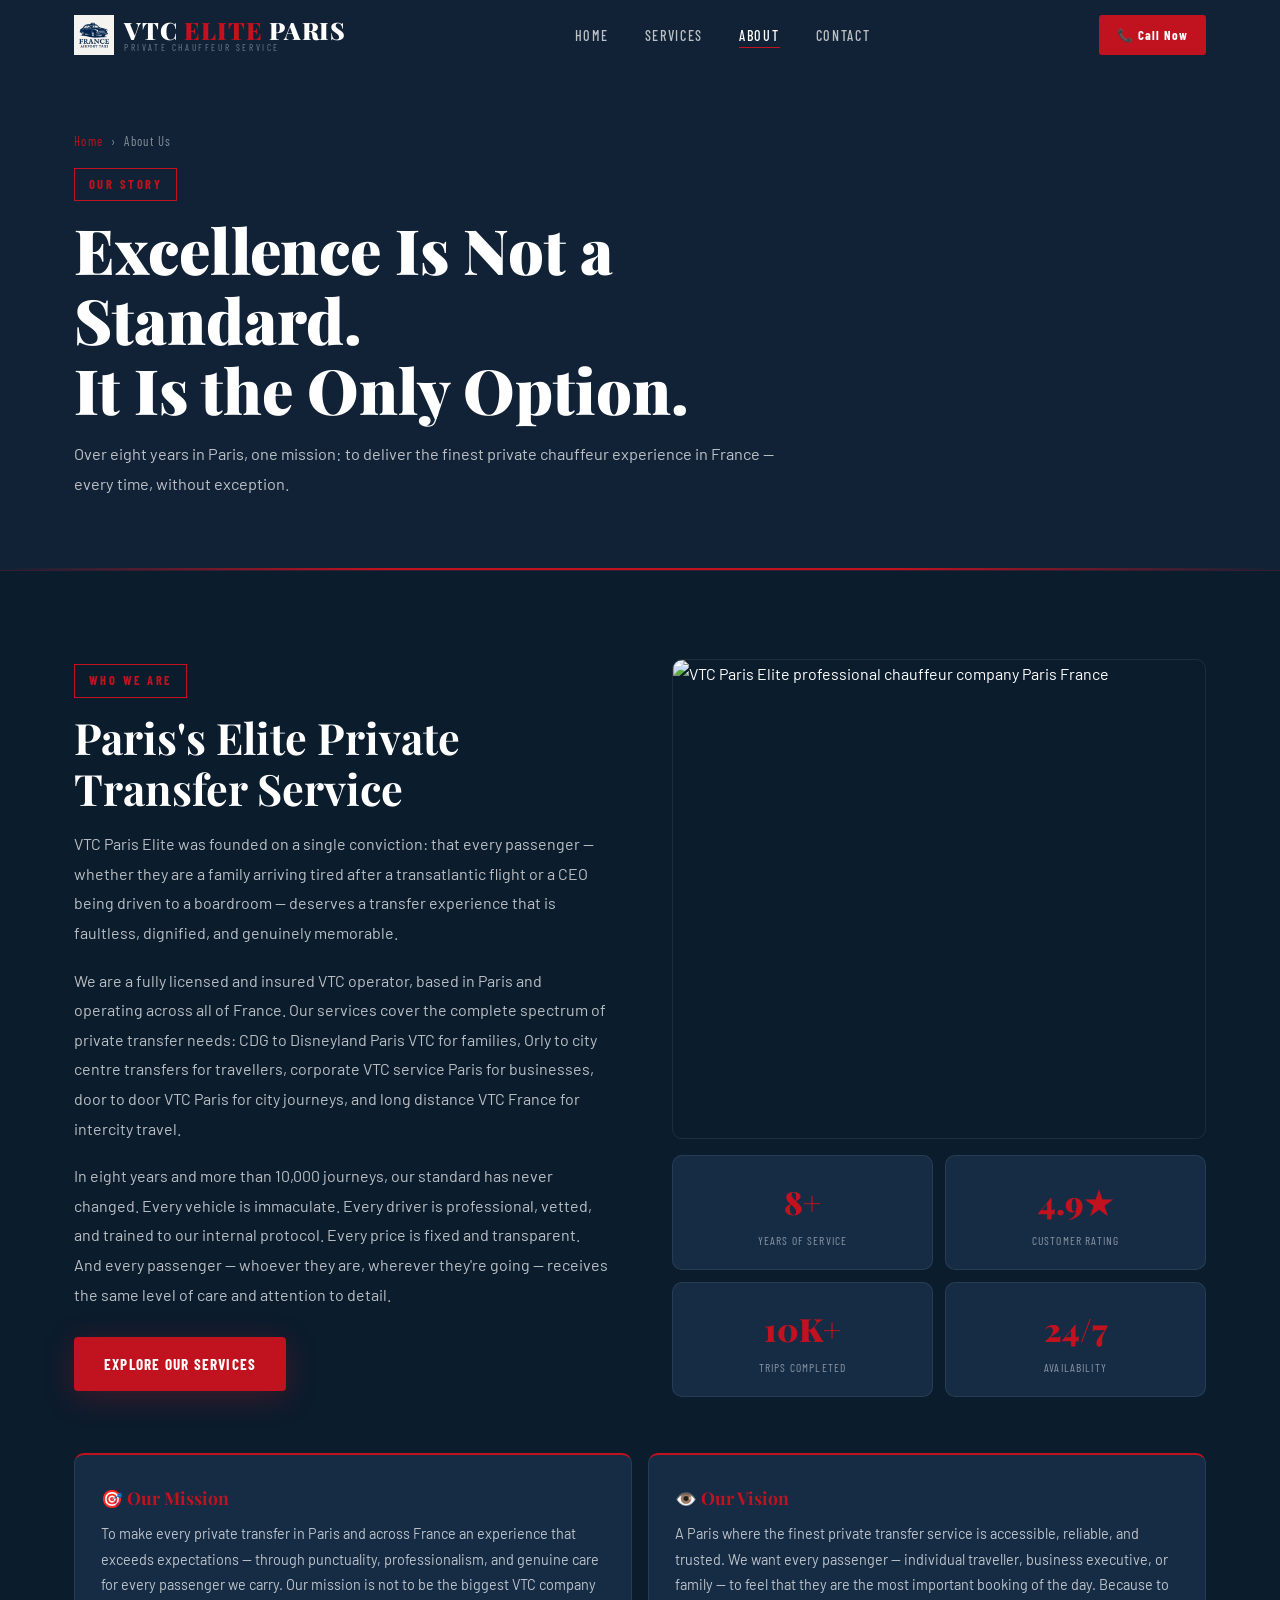
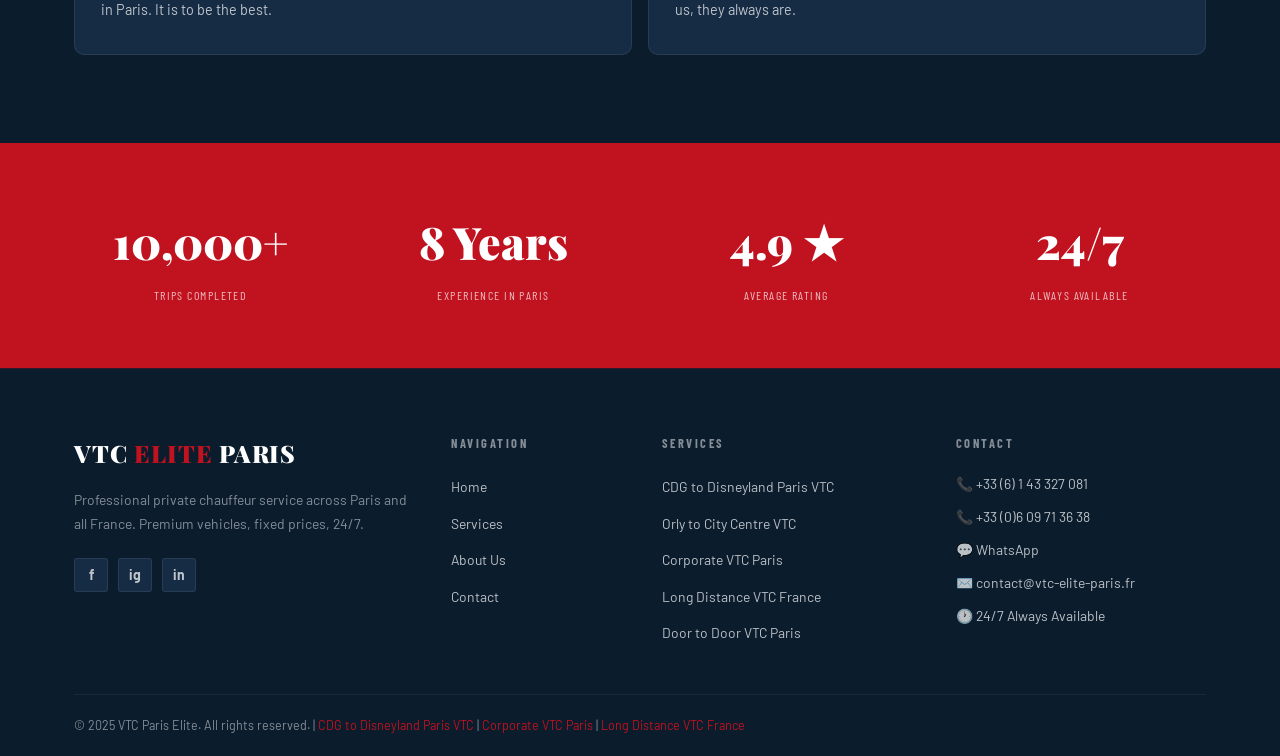
==== about.html @ 6f4a7111 "Initial commit for Website No 2" ====
<!DOCTYPE html>
<html lang="en">
<head>
<meta charset="UTF-8">
<meta name="viewport" content="width=device-width, initial-scale=1.0">
<title>About VTC Paris Elite – Professional Chauffeur Service Since 2016</title>
<meta name="description" content="About VTC Paris Elite. 8+ years of premium VTC service, professional drivers, luxury fleet & commitment to excellence for corporate, airport & long distance transfers.">
<meta name="keywords" content="about VTC Paris Elite, VTC company Paris, professional chauffeur Paris, corporate VTC service Paris, long distance VTC France drivers">
<meta name="robots" content="index, follow">
<link rel="canonical" href="https://vtc-elite-paris.fr/about.html">
<link rel="stylesheet" href="style.css">
</head>
<body>

<nav class="navbar scrolled" id="navbar">
  <div class="nav-container">
   <a href="index.html" class="nav-logo">
  <img src="logo.jpg" loading="lazy" width="40px" height="40px">
  <div class="logo-text">
    <span class="logo-main">VTC <span>ELITE</span> PARIS</span>
    <span class="logo-sub-text">Private Chauffeur Service</span>
  </div>
</a>
    <ul class="nav-links" id="navLinks">
      <li><a href="index.html">Home</a></li>
      <li><a href="services.html">Services</a></li>
      <li><a href="about.html" class="active">About</a></li>
      <li><a href="contact.html">Contact</a></li>
    </ul>
    <div class="nav-cta"><a href="tel:+33614332708" class="nav-call">📞 Call Now</a></div>
    <button class="hamburger" id="hamburger" aria-label="Menu"><span></span><span></span><span></span></button>
  </div>
</nav>

<!-- PAGE HERO -->
<section class="page-hero">
  <div class="container">
    <div class="breadcrumb"><a href="index.html">Home</a><span>›</span><span>About Us</span></div>
    <div class="page-hero-inner">
      <span class="section-tag">Our Story</span>
      <h1>Excellence Is Not a Standard.<br>It Is the Only Option.</h1>
      <p style="color:var(--text-dim);margin:14px 0 0;font-size:1.02rem;line-height:1.8;">Over eight years in Paris, one mission: to deliver the finest private chauffeur experience in France — every time, without exception.</p>
    </div>
  </div>
</section>

<!-- COMPANY INTRO -->
<section class="section">
  <div class="container">
    <div class="about-intro-grid">
      <div class="about-text">
        <span class="section-tag">Who We Are</span>
        <h2>Paris's Elite Private Transfer Service</h2>
        <p style="color:var(--text-dim);margin:14px 0 18px;line-height:1.85;">VTC Paris Elite was founded on a single conviction: that every passenger — whether they are a family arriving tired after a transatlantic flight or a CEO being driven to a boardroom — deserves a transfer experience that is faultless, dignified, and genuinely memorable.</p>
        <p style="color:var(--text-dim);margin-bottom:18px;line-height:1.85;">We are a fully licensed and insured VTC operator, based in Paris and operating across all of France. Our services cover the complete spectrum of private transfer needs: CDG to Disneyland Paris VTC for families, Orly to city centre transfers for travellers, corporate VTC service Paris for businesses, door to door VTC Paris for city journeys, and long distance VTC France for intercity travel.</p>
        <p style="color:var(--text-dim);margin-bottom:28px;line-height:1.85;">In eight years and more than 10,000 journeys, our standard has never changed. Every vehicle is immaculate. Every driver is professional, vetted, and trained to our internal protocol. Every price is fixed and transparent. And every passenger — whoever they are, wherever they're going — receives the same level of care and attention to detail.</p>
        <a href="services.html" class="btn-red">Explore Our Services</a>
      </div>
      <div class="about-img">
        <img src="https://images.unsplash.com/photo-1449824913935-59a10b8d2000?w=700&q=80" alt="VTC Paris Elite professional chauffeur company Paris France" loading="lazy">
        <div class="about-badge-pair">
          <div class="ab-badge"><div class="num">8+</div><div class="lbl">Years of Service</div></div>
          <div class="ab-badge"><div class="num">4.9★</div><div class="lbl">Customer Rating</div></div>
          <div class="ab-badge"><div class="num">10K+</div><div class="lbl">Trips Completed</div></div>
          <div class="ab-badge"><div class="num">24/7</div><div class="lbl">Availability</div></div>
        </div>
      </div>
    </div>
    <div class="mv-pair">
      <div class="mv-card">
        <h3>🎯 Our Mission</h3>
        <p>To make every private transfer in Paris and across France an experience that exceeds expectations — through punctuality, professionalism, and genuine care for every passenger we carry. Our mission is not to be the biggest VTC company in Paris. It is to be the best.</p>
      </div>
      <div class="mv-card">
        <h3>👁️ Our Vision</h3>
        <p>A Paris where the finest private transfer service is accessible, reliable, and trusted. We want every passenger — individual traveller, business executive, or family — to feel that they are the most important booking of the day. Because to us, they always are.</p>
      </div>
    </div>
  </div>
</section>

<!-- STATS -->
<section class="counters-bar">
  <div class="container">
    <div class="counters-row">
      <div><span class="cnt-num">10,000+</span><span class="cnt-lbl">Trips Completed</span></div>
      <div><span class="cnt-num">8 Years</span><span class="cnt-lbl">Experience in Paris</span></div>
      <div><span class="cnt-num">4.9 ★</span><span class="cnt-lbl">Average Rating</span></div>
      <div><span class="cnt-num">24/7</span><span class="cnt-lbl">Always Available</span></div>
    </div>
  </div>
</section>









<!-- FOOTER -->
<footer class="footer">
  <div class="container">
    <div class="footer-grid">
      <div class="ft-brand"><a href="index.html" class="nav-logo"><span class="logo-main">VTC <span>ELITE</span> PARIS</span></a><p>Professional private chauffeur service across Paris and all France. Premium vehicles, fixed prices, 24/7.</p><div class="ft-socials"><a href="#">f</a><a href="#">ig</a><a href="#">in</a></div></div>
      <div><h4>Navigation</h4><ul><li><a href="index.html">Home</a></li><li><a href="services.html">Services</a></li><li><a href="about.html">About Us</a></li><li><a href="contact.html">Contact</a></li></ul></div>
      <div><h4>Services</h4><ul><li><a href="services.html#cdg-disney">CDG to Disneyland Paris VTC</a></li><li><a href="services.html#orly-city">Orly to City Centre VTC</a></li><li><a href="services.html#corporate">Corporate VTC Paris</a></li><li><a href="services.html#long-distance">Long Distance VTC France</a></li><li><a href="services.html#door-to-door">Door to Door VTC Paris</a></li></ul></div>
      <div><h4>Contact</h4><div class="footer-contact-list"><p>📞 <a href="tel:+33614332708">+33 (6) 1 43 327 081</a></p><p>📞 <a href="tel:+33609713638">+33 (0)6 09 71 36 38</a></p><p>💬 <a href="https://wa.me/33609713638">WhatsApp</a></p><p>✉️ <a href="mailto:contact@vtc-elite-paris.fr">contact@vtc-elite-paris.fr</a></p><p>🕐 24/7 Always Available</p></div></div>
    </div>
    <div class="footer-bottom">
      <p>© 2025 VTC Paris Elite. All rights reserved. | <span>CDG to Disneyland Paris VTC</span> | <span>Corporate VTC Paris</span> | <span>Long Distance VTC France</span></p>
    </div>
  </div>
</footer>

<script>
window.addEventListener('scroll', () => { document.getElementById('navbar').classList.toggle('scrolled', window.scrollY > 10); });
document.getElementById('hamburger').addEventListener('click', function() { document.getElementById('navLinks').classList.toggle('open'); this.classList.toggle('active'); });
</script>
</body>
</html>
---- style.css ----
/* =============================================
   VTC ELITE PARIS — DARK BLUE + RED THEME
   ============================================= */

@import url('https://fonts.googleapis.com/css2?family=Playfair+Display:wght@400;700;900&family=Barlow:wght@300;400;500;600&family=Barlow+Condensed:wght@500;700&display=swap');

*, *::before, *::after { box-sizing: border-box; margin: 0; padding: 0; }

:root {
  --blue-deep:   #0B1C2D;
  --blue-mid:    #112236;
  --blue-light:  #162c45;
  --blue-muted:  #1e3a54;
  --red:         #C1121F;
  --red-dark:    #9b0e18;
  --red-glow:    rgba(193,18,31,0.35);
  --white:       #ffffff;
  --off-white:   #f5f2ee;
  --light-gray:  #e8e5e0;
  --text-faint:  rgba(255,255,255,0.5);
  --text-dim:    rgba(255,255,255,0.72);
  --font-display: 'Playfair Display', Georgia, serif;
  --font-body:    'Barlow', sans-serif;
  --font-condensed: 'Barlow Condensed', sans-serif;
  --radius:      10px;
  --shadow-red:  0 6px 30px rgba(193,18,31,0.28);
  --shadow:      0 4px 24px rgba(0,0,0,0.28);
  --transition:  0.28s ease;
  --border:      1px solid rgba(255,255,255,0.08);
}

html { scroll-behavior: smooth; }

body {
  font-family: var(--font-body);
  background: var(--blue-deep);
  color: var(--white);
  line-height: 1.72;
  font-size: 16px;
}

img { max-width: 100%; height: auto; display: block; }
a { text-decoration: none; color: inherit; }
ul { list-style: none; }

.container { max-width: 1180px; margin: 0 auto; padding: 0 24px; }
.section { padding: 88px 0; }
.light-section { background: var(--off-white); color: var(--blue-deep); }
.light-section h2, .light-section h3, .light-section strong { color: var(--blue-deep); }
.light-section p, .light-section li { color: #3a4a5c; }
.light-section .section-tag { color: var(--red); border-color: var(--red); }

/* TYPOGRAPHY */
h1 { font-family: var(--font-display); font-size: clamp(2.1rem,5vw,3.9rem); font-weight: 900; line-height: 1.12; }
h2 { font-family: var(--font-display); font-size: clamp(1.7rem,3.5vw,2.7rem); font-weight: 700; line-height: 1.2; }
h3 { font-family: var(--font-display); font-size: clamp(1.1rem,2vw,1.45rem); font-weight: 700; line-height: 1.3; }

.section-tag {
  font-family: var(--font-condensed);
  font-size: 0.78rem;
  font-weight: 700;
  letter-spacing: 0.2em;
  text-transform: uppercase;
  color: var(--red);
  border: 1px solid var(--red);
  padding: 5px 14px;
  display: inline-block;
  margin-bottom: 14px;
}

.section-header { text-align: center; max-width: 680px; margin: 0 auto 56px; }
.section-header h2 { margin-bottom: 14px; }
.section-header p { color: var(--text-dim); font-size: 1.02rem; }
.light-section .section-header p { color: #4a5f72; }

/* BUTTONS */
.btn-red {
  display: inline-flex; align-items: center; gap: 8px;
  background: var(--red);
  color: var(--white);
  font-family: var(--font-condensed);
  font-weight: 700;
  font-size: 0.95rem;
  letter-spacing: 0.08em;
  text-transform: uppercase;
  padding: 14px 30px;
  border-radius: 4px;
  transition: var(--transition);
  box-shadow: var(--shadow-red);
  white-space: nowrap;
  position: relative;
  overflow: hidden;
}
.btn-red::after {
  content: '';
  position: absolute;
  inset: 0;
  background: rgba(255,255,255,0.1);
  opacity: 0;
  transition: var(--transition);
}
.btn-red:hover { background: var(--red-dark); transform: translateY(-2px); box-shadow: 0 10px 35px rgba(193,18,31,0.45); }
.btn-red:hover::after { opacity: 1; }

.btn-whatsapp {
  display: inline-flex; align-items: center; gap: 8px;
  background: #25D366;
  color: var(--white);
  font-family: var(--font-condensed);
  font-weight: 700;
  font-size: 0.95rem;
  letter-spacing: 0.08em;
  text-transform: uppercase;
  padding: 14px 30px;
  border-radius: 4px;
  transition: var(--transition);
  white-space: nowrap;
}
.btn-whatsapp:hover { background: #1ebe5c; transform: translateY(-2px); }

.btn-outline {
  display: inline-flex; align-items: center; gap: 8px;
  background: transparent;
  color: var(--white);
  font-family: var(--font-condensed);
  font-weight: 700;
  font-size: 0.95rem;
  letter-spacing: 0.08em;
  text-transform: uppercase;
  padding: 13px 28px;
  border-radius: 4px;
  border: 1px solid rgba(255,255,255,0.35);
  transition: var(--transition);
  white-space: nowrap;
}
.btn-outline:hover { border-color: var(--red); color: var(--red); }

/* NAVBAR */
.navbar {
  position: fixed; top: 0; left: 0; right: 0;
  z-index: 1000;
  transition: var(--transition);
  background: transparent;
}
.navbar.scrolled {
  background: rgba(11,28,45,0.97);
  backdrop-filter: blur(12px);
  border-bottom: 1px solid rgba(193,18,31,0.25);
}
.nav-container {
  max-width: 1180px; margin: 0 auto; padding: 0 24px;
  display: flex; align-items: center; justify-content: space-between;
  height: 70px;
}

.nav-logo {
  display: flex;
  align-items: center;   /* logo + text same line */
  gap: 10px;
}

.logo-img {
  height: 40px;
  width: auto;
  display: block;
}

.logo-text {
  display: flex;
  flex-direction: column;   /* main + sub text stacked */
  line-height: 1.1;
}

.logo-main {
  font-size: 18px;
  font-weight: 700;
}

.logo-sub-text {
  font-size: 11px;
  opacity: 0.8;
}
.logo-main {
  font-family: var(--font-display);
  font-size: 1.5rem;
  font-weight: 900;
  color: var(--white);
  letter-spacing: 0.04em;
}
.logo-main span { color: var(--red); }
.logo-sub-text {
  font-family: var(--font-condensed);
  font-size: 0.58rem;
  letter-spacing: 0.28em;
  color: var(--text-faint);
  text-transform: uppercase;
}
.nav-links { display: flex; gap: 36px; align-items: center; }
.nav-links a {
  font-family: var(--font-condensed);
  font-weight: 500;
  font-size: 0.88rem;
  letter-spacing: 0.12em;
  text-transform: uppercase;
  color: var(--text-dim);
  transition: var(--transition);
  position: relative;
}
.nav-links a::after {
  content: '';
  position: absolute;
  bottom: -4px; left: 0;
  width: 0; height: 1px;
  background: var(--red);
  transition: var(--transition);
}
.nav-links a:hover, .nav-links a.active { color: var(--white); }
.nav-links a:hover::after, .nav-links a.active::after { width: 100%; }
.nav-cta { display: flex; align-items: center; }
.nav-call {
  font-family: var(--font-condensed);
  font-size: 0.8rem;
  font-weight: 700;
  letter-spacing: 0.08em;
  color: var(--white);
  background: var(--red);
  padding: 9px 18px;
  border-radius: 3px;
  transition: var(--transition);
}
.nav-call:hover { background: var(--red-dark); }
.hamburger {
  display: none; flex-direction: column; gap: 5px;
  background: none; border: none; cursor: pointer; padding: 4px;
}
.hamburger span { width: 22px; height: 2px; background: var(--white); transition: var(--transition); display: block; }
.hamburger.active span:nth-child(1) { transform: translateY(7px) rotate(45deg); }
.hamburger.active span:nth-child(2) { opacity: 0; }
.hamburger.active span:nth-child(3) { transform: translateY(-7px) rotate(-45deg); }

/* HERO */
.hero {
  position: relative;
  min-height: 100vh;
  display: flex; align-items: center;
  overflow: hidden;
}
.hero-bg {
  position: absolute; inset: 0;
  background-image: url('https://images.unsplash.com/photo-1541963463532-d68292c34b19?w=1600&q=80');
  background-size: cover; background-position: center;
}
.hero-overlay {
  position: absolute; inset: 0;
  background: linear-gradient(105deg, rgba(11,28,45,0.96) 0%, rgba(11,28,45,0.88) 55%, rgba(11,28,45,0.6) 100%);
}
/* diagonal red accent line */
.hero-accent {
  position: absolute;
  top: 0; bottom: 0;
  right: 28%;
  width: 3px;
  background: linear-gradient(to bottom, transparent 0%, var(--red) 30%, var(--red) 70%, transparent 100%);
  opacity: 0.45;
}
.hero-content {
  position: relative; z-index: 2;
  max-width: 1180px; margin: 0 auto;
  padding: 130px 24px 90px;
}
.hero-eyebrow {
  font-family: var(--font-condensed);
  font-size: 0.78rem;
  font-weight: 700;
  letter-spacing: 0.25em;
  text-transform: uppercase;
  color: var(--red);
  margin-bottom: 20px;
  display: flex; align-items: center; gap: 12px;
}
.hero-eyebrow::before {
  content: '';
  width: 30px; height: 1px;
  background: var(--red);
}
.hero h1 { color: var(--white); max-width: 680px; margin-bottom: 22px; }
.hero h1 em { font-style: normal; color: var(--red); }
.hero-desc {
  color: var(--text-dim);
  font-size: 1.08rem;
  max-width: 540px;
  margin-bottom: 42px;
  line-height: 1.8;
}
.hero-actions { display: flex; flex-wrap: wrap; gap: 14px; margin-bottom: 68px; }
.hero-badges {
  display: flex; flex-wrap: wrap; gap: 28px;
  border-top: 1px solid rgba(255,255,255,0.1);
  padding-top: 32px;
}
.hero-badge-item {
  display: flex; flex-direction: column;
}
.badge-val {
  font-family: var(--font-display);
  font-size: 1.9rem;
  font-weight: 900;
  color: var(--red);
  line-height: 1;
}
.badge-lbl {
  font-family: var(--font-condensed);
  font-size: 0.75rem;
  letter-spacing: 0.1em;
  text-transform: uppercase;
  color: var(--text-faint);
  margin-top: 2px;
}

/* SERVICE CARDS */
.services-grid {
  display: grid;
  grid-template-columns: repeat(auto-fit, minmax(255px, 1fr));
  gap: 2px;
  background: rgba(255,255,255,0.06);
  border: 1px solid rgba(255,255,255,0.07);
}
.svc-card {
  background: var(--blue-mid);
  padding: 36px 28px;
  position: relative;
  transition: var(--transition);
  overflow: hidden;
}
.svc-card::before {
  content: '';
  position: absolute;
  top: 0; left: 0;
  width: 3px; height: 0;
  background: var(--red);
  transition: 0.4s ease;
}
.svc-card:hover::before { height: 100%; }
.svc-card:hover { background: var(--blue-light); }
.svc-num {
  font-family: var(--font-condensed);
  font-size: 2.6rem;
  font-weight: 700;
  color: rgba(193,18,31,0.2);
  line-height: 1;
  margin-bottom: 12px;
  transition: var(--transition);
}
.svc-card:hover .svc-num { color: rgba(193,18,31,0.5); }
.svc-card h3 { color: var(--white); margin-bottom: 10px; }
.svc-card p { color: var(--text-dim); font-size: 0.9rem; line-height: 1.7; margin-bottom: 20px; }
.svc-link {
  font-family: var(--font-condensed);
  font-size: 0.8rem;
  font-weight: 700;
  letter-spacing: 0.12em;
  text-transform: uppercase;
  color: var(--red);
  display: flex; align-items: center; gap: 6px;
  transition: var(--transition);
}
.svc-link:hover { gap: 10px; }

/* WHY CHOOSE US */
.why-grid {
  display: grid;
  grid-template-columns: 1fr 1fr;
  gap: 64px;
  align-items: center;
}
.why-img-wrap { position: relative; }
.why-img-wrap img {
  width: 100%; height: 500px;
  object-fit: cover;
  border-radius: var(--radius);
}
.why-img-badge {
  position: absolute;
  bottom: -20px; right: -20px;
  background: var(--red);
  padding: 24px 28px;
  border-radius: var(--radius);
  text-align: center;
  box-shadow: var(--shadow-red);
}
.why-img-badge .big { font-family: var(--font-display); font-size: 2.2rem; font-weight: 900; color: var(--white); }
.why-img-badge .small { font-family: var(--font-condensed); font-size: 0.7rem; letter-spacing: 0.12em; text-transform: uppercase; color: rgba(255,255,255,0.75); }
.why-text h2 { margin-bottom: 14px; }
.why-text > p { color: var(--text-dim); margin-bottom: 32px; }
.why-list { display: flex; flex-direction: column; gap: 18px; margin-bottom: 36px; }
.why-item {
  display: flex; gap: 16px; align-items: flex-start;
  padding: 16px 18px;
  background: var(--blue-light);
  border-left: 2px solid var(--red);
  transition: var(--transition);
}
.why-item:hover { background: var(--blue-muted); }
.why-icon { font-size: 1.4rem; flex-shrink: 0; }
.why-item strong { display: block; color: var(--white); margin-bottom: 3px; font-size: 0.95rem; }
.why-item p { color: var(--text-dim); font-size: 0.87rem; margin: 0; line-height: 1.6; }

/* FLEET */
.fleet-grid {
  display: grid;
  grid-template-columns: repeat(3, 1fr);
  gap: 20px;
}
.fleet-card {
  position: relative; overflow: hidden;
  border-radius: var(--radius);
  border: 1px solid rgba(255,255,255,0.07);
}
.fleet-card img {
  width: 100%; height: 230px;
  object-fit: cover;
  transition: 0.4s ease;
}
.fleet-card:hover img { transform: scale(1.04); }
.fleet-caption {
  position: absolute; bottom: 0; left: 0; right: 0;
  background: linear-gradient(to top, rgba(11,28,45,0.97) 0%, rgba(11,28,45,0.6) 60%, transparent 100%);
  padding: 28px 20px 20px;
}
.fleet-caption h3 { color: var(--white); font-size: 1.1rem; margin-bottom: 2px; }
.fleet-caption span {
  font-family: var(--font-condensed);
  font-size: 0.75rem;
  letter-spacing: 0.1em;
  text-transform: uppercase;
  color: var(--red);
}

/* COVERAGE */
.coverage-wrap {
  display: grid;
  grid-template-columns: repeat(auto-fill, minmax(170px, 1fr));
  gap: 12px;
}
.cov-item {
  background: var(--blue-light);
  border: 1px solid rgba(255,255,255,0.07);
  border-radius: 4px;
  padding: 14px 18px;
  font-family: var(--font-condensed);
  font-size: 0.88rem;
  letter-spacing: 0.05em;
  color: var(--text-dim);
  display: flex; align-items: center; gap: 10px;
  transition: var(--transition);
}
.cov-item:hover { border-color: var(--red); color: var(--white); }
.cov-dot { width: 6px; height: 6px; border-radius: 50%; background: var(--red); flex-shrink: 0; }

/* TESTIMONIALS */
.testi-grid {
  display: grid;
  grid-template-columns: repeat(auto-fit, minmax(300px, 1fr));
  gap: 20px;
}
.testi-card {
  background: var(--blue-mid);
  border: var(--border);
  border-radius: var(--radius);
  padding: 32px 26px;
  position: relative;
  transition: var(--transition);
}
.testi-card:hover { border-color: rgba(193,18,31,0.4); transform: translateY(-3px); }
.testi-card::before {
  content: '"';
  font-family: var(--font-display);
  font-size: 5rem;
  color: var(--red);
  opacity: 0.18;
  position: absolute;
  top: 10px; left: 20px;
  line-height: 1;
}
.testi-stars { color: #f59e0b; font-size: 0.85rem; margin-bottom: 12px; }
.testi-text { color: var(--text-dim); font-size: 0.93rem; line-height: 1.78; margin-bottom: 22px; font-style: italic; }
.testi-author { display: flex; align-items: center; gap: 12px; }
.testi-av {
  width: 40px; height: 40px; border-radius: 50%;
  background: var(--red);
  display: flex; align-items: center; justify-content: center;
  font-weight: 700; font-size: 0.8rem; color: var(--white);
  flex-shrink: 0;
}
.testi-name { font-weight: 600; font-size: 0.88rem; color: var(--white); }
.testi-role { font-size: 0.78rem; color: var(--text-faint); }

/* SEO CONTENT SECTION */
.seo-block {
  background: var(--blue-mid);
  border-radius: var(--radius);
  padding: 48px 40px;
  border: var(--border);
}
.seo-block h2 { margin-bottom: 20px; }
.seo-block p { color: var(--text-dim); line-height: 1.85; margin-bottom: 16px; }
.seo-block h3 { color: var(--white); margin: 28px 0 10px; font-size: 1.2rem; }
.seo-block ul { display: flex; flex-direction: column; gap: 6px; margin-bottom: 16px; }
.seo-block li { color: var(--text-dim); font-size: 0.92rem; padding-left: 20px; position: relative; }
.seo-block li::before { content: '—'; position: absolute; left: 0; color: var(--red); }

/* CTA BAND */
.cta-band {
  background: var(--red);
  padding: 72px 0;
  text-align: center;
  position: relative;
  overflow: hidden;
}
.cta-band::before {
  content: '';
  position: absolute;
  inset: 0;
  background: repeating-linear-gradient(
    45deg,
    transparent,
    transparent 10px,
    rgba(255,255,255,0.03) 10px,
    rgba(255,255,255,0.03) 20px
  );
}
.cta-band > .container { position: relative; z-index: 1; }
.cta-band h2 { color: var(--white); margin-bottom: 12px; }
.cta-band p { color: rgba(255,255,255,0.8); margin-bottom: 32px; font-size: 1.05rem; }
.cta-actions { display: flex; justify-content: center; flex-wrap: wrap; gap: 16px; }
.cta-band .btn-red { background: var(--blue-deep); box-shadow: none; }
.cta-band .btn-red:hover { background: var(--blue-mid); }
.cta-band .btn-outline { border-color: rgba(255,255,255,0.6); color: var(--white); }
.cta-band .btn-outline:hover { border-color: var(--white); background: rgba(255,255,255,0.1); color: var(--white); }

/* PAGE HERO (inner pages) */
.page-hero {
  background: var(--blue-mid);
  padding: 130px 0 72px;
  position: relative;
  overflow: hidden;
  border-bottom: 1px solid rgba(193,18,31,0.2);
}
.page-hero::after {
  content: '';
  position: absolute;
  bottom: 0; left: 0; right: 0;
  height: 2px;
  background: linear-gradient(to right, transparent, var(--red) 30%, var(--red) 70%, transparent);
}
.page-hero-inner { max-width: 700px; }
.breadcrumb {
  font-family: var(--font-condensed);
  font-size: 0.8rem;
  letter-spacing: 0.1em;
  color: var(--text-faint);
  display: flex; gap: 8px; margin-bottom: 16px;
}
.breadcrumb a { color: var(--red); }

/* SERVICES PAGE */
.service-block {
  padding: 72px 0;
  border-bottom: 1px solid rgba(255,255,255,0.05);
}
.service-block:nth-child(even) { background: var(--blue-mid); }
.svc-inner {
  display: grid;
  grid-template-columns: 1fr 1fr;
  gap: 64px; align-items: center;
}
.svc-inner.rev { direction: rtl; }
.svc-inner.rev > * { direction: ltr; }
.svc-content h2 { margin-bottom: 14px; }
.svc-content p { color: var(--text-dim); line-height: 1.82; margin-bottom: 14px; }
.svc-bullets {
  background: var(--blue-light);
  border-left: 2px solid var(--red);
  padding: 18px 22px;
  margin: 20px 0;
  display: flex; flex-direction: column; gap: 8px;
}
.svc-bullets li { color: var(--text-dim); font-size: 0.9rem; padding-left: 16px; position: relative; }
.svc-bullets li::before { content: '✓'; position: absolute; left: 0; color: var(--red); font-weight: 700; }
.svc-img img {
  width: 100%; height: 380px;
  object-fit: cover;
  border-radius: var(--radius);
  border: var(--border);
}

/* PRICING SECTION */
.pricing-strip { background: var(--blue-deep); padding: 88px 0; }
.price-cards {
  display: grid;
  grid-template-columns: repeat(auto-fit, minmax(240px, 1fr));
  gap: 16px;
}
.price-card {
  background: var(--blue-mid);
  border: var(--border);
  border-radius: var(--radius);
  padding: 32px 24px;
  text-align: center;
  position: relative;
  transition: var(--transition);
}
.price-card:hover { border-color: rgba(193,18,31,0.5); transform: translateY(-4px); }
.price-card.featured { border-color: var(--red); }
.price-badge {
  position: absolute; top: -11px; left: 50%; transform: translateX(-50%);
  background: var(--red); color: var(--white);
  font-family: var(--font-condensed); font-size: 0.72rem; font-weight: 700;
  letter-spacing: 0.12em; text-transform: uppercase;
  padding: 4px 14px; border-radius: 2px;
}
.price-icon { font-size: 2.2rem; margin-bottom: 14px; }
.price-card h3 { margin-bottom: 8px; font-size: 1.1rem; }
.price-card p { color: var(--text-dim); font-size: 0.85rem; margin-bottom: 18px; }
.price-from { font-family: var(--font-condensed); font-size: 0.72rem; letter-spacing: 0.1em; text-transform: uppercase; color: var(--text-faint); }
.price-amt { font-family: var(--font-display); font-size: 2.2rem; font-weight: 900; color: var(--red); line-height: 1; margin: 4px 0 18px; }

/* BOOKING STEPS */
.steps-row {
  display: grid;
  grid-template-columns: repeat(auto-fit, minmax(200px, 1fr));
  gap: 32px;
  counter-reset: steps;
}
.step {
  position: relative;
  padding-top: 20px;
}
.step-circle {
  width: 52px; height: 52px;
  background: var(--red);
  border-radius: 50%;
  display: flex; align-items: center; justify-content: center;
  font-family: var(--font-display); font-size: 1.4rem; font-weight: 900;
  color: var(--white);
  margin-bottom: 18px;
  box-shadow: var(--shadow-red);
}
.step h3 { margin-bottom: 8px; font-size: 1rem; }
.step p { color: var(--text-dim); font-size: 0.88rem; }

/* FAQ */
.faq-wrap { max-width: 780px; margin: 0 auto; }
.faq-item {
  border-bottom: 1px solid rgba(255,255,255,0.07);
  overflow: hidden;
}
.faq-q {
  width: 100%; background: none; border: none;
  display: flex; justify-content: space-between; align-items: center;
  padding: 20px 0;
  font-family: var(--font-body); font-size: 0.95rem; font-weight: 600;
  color: var(--white); cursor: pointer;
  text-align: left;
  transition: var(--transition);
  gap: 16px;
}
.faq-q:hover { color: var(--red); }
.faq-q.open { color: var(--red); }
.faq-icon { font-size: 1.1rem; flex-shrink: 0; transition: var(--transition); }
.faq-q.open .faq-icon { transform: rotate(45deg); }
.faq-a {
  max-height: 0; overflow: hidden;
  color: var(--text-dim); font-size: 0.9rem; line-height: 1.8;
  transition: max-height 0.32s ease, padding 0.32s ease;
}
.faq-a.open { max-height: 300px; padding-bottom: 20px; }

/* ABOUT PAGE */
.about-intro-grid {
  display: grid;
  grid-template-columns: 1fr 1fr;
  gap: 64px; align-items: center;
}
.about-img img {
  width: 100%; height: 480px;
  object-fit: cover; border-radius: var(--radius);
  border: var(--border);
}
.about-badge-pair {
  display: grid; grid-template-columns: 1fr 1fr; gap: 12px; margin-top: 16px;
}
.ab-badge {
  background: var(--blue-light);
  border: var(--border);
  border-radius: var(--radius);
  padding: 18px 16px; text-align: center;
}
.ab-badge .num { font-family: var(--font-display); font-size: 2rem; font-weight: 900; color: var(--red); }
.ab-badge .lbl { font-family: var(--font-condensed); font-size: 0.72rem; letter-spacing: 0.1em; text-transform: uppercase; color: var(--text-faint); margin-top: 2px; }

.mv-pair { display: grid; grid-template-columns: 1fr 1fr; gap: 16px; margin-top: 56px; }
.mv-card {
  background: var(--blue-light);
  border: var(--border);
  border-radius: var(--radius);
  padding: 32px 26px;
  border-top: 2px solid var(--red);
}
.mv-card h3 { color: var(--red); margin-bottom: 12px; font-size: 1.1rem; }
.mv-card p { color: var(--text-dim); font-size: 0.9rem; line-height: 1.75; }

.counters-bar { background: var(--red); padding: 60px 0; }
.counters-row { display: grid; grid-template-columns: repeat(4,1fr); gap: 40px; text-align: center; }
.cnt-num { font-family: var(--font-display); font-size: 2.8rem; font-weight: 900; color: var(--white); display: block; }
.cnt-lbl { font-family: var(--font-condensed); font-size: 0.75rem; letter-spacing: 0.12em; text-transform: uppercase; color: rgba(255,255,255,0.72); }

.timeline-wrap { max-width: 680px; margin: 0 auto; position: relative; }
.timeline-wrap::before {
  content: '';
  position: absolute; top: 0; bottom: 0;
  left: 24px; width: 1px;
  background: linear-gradient(to bottom, var(--red), transparent);
}
.tl-item { display: flex; gap: 32px; margin-bottom: 40px; align-items: flex-start; }
.tl-dot {
  width: 48px; height: 48px; border-radius: 50%;
  background: var(--blue-deep);
  border: 2px solid var(--red);
  display: flex; align-items: center; justify-content: center;
  font-family: var(--font-condensed); font-weight: 700; font-size: 0.78rem;
  color: var(--red); flex-shrink: 0; position: relative; z-index: 1;
}
.tl-body h3 { color: var(--white); margin-bottom: 6px; font-size: 1rem; }
.tl-body p { color: var(--text-dim); font-size: 0.88rem; line-height: 1.7; }

.values-grid { display: grid; grid-template-columns: repeat(auto-fit, minmax(220px,1fr)); gap: 16px; }
.val-card {
  background: var(--blue-mid);
  border: var(--border); border-radius: var(--radius);
  padding: 28px 22px; transition: var(--transition);
}
.val-card:hover { border-color: rgba(193,18,31,0.45); }
.val-icon { font-size: 1.8rem; margin-bottom: 14px; }
.val-card h3 { color: var(--white); margin-bottom: 8px; font-size: 1rem; }
.val-card p { color: var(--text-dim); font-size: 0.87rem; line-height: 1.7; }

/* CONTACT PAGE */
.contact-hero-cta {
  background: var(--blue-mid);
  border: 2px solid var(--red);
  border-radius: var(--radius);
  padding: 48px 40px;
  text-align: center;
  margin-bottom: 56px;
}
.contact-hero-cta h2 { margin-bottom: 12px; }
.contact-hero-cta p { color: var(--text-dim); margin-bottom: 28px; }

.contact-methods-grid {
  display: grid;
  grid-template-columns: 1fr 1fr;
  gap: 48px;
}
.contact-cards-list { display: flex; flex-direction: column; gap: 14px; }
.cc {
  display: flex; gap: 18px; align-items: center;
  background: var(--blue-light);
  border: var(--border);
  border-radius: var(--radius);
  padding: 20px 22px;
  transition: var(--transition);
}
.cc:hover { border-color: rgba(193,18,31,0.4); }
.cc.wa { border-color: rgba(37,211,102,0.3); }
.cc-icon { font-size: 1.8rem; flex-shrink: 0; }
.cc-label { font-family: var(--font-condensed); font-size: 0.7rem; letter-spacing: 0.12em; text-transform: uppercase; color: var(--text-faint); margin-bottom: 2px; }
.cc-val { font-weight: 600; font-size: 1.05rem; color: var(--white); transition: var(--transition); }
.cc:hover .cc-val { color: var(--red); }
.cc.wa:hover .cc-val { color: #25D366; }
.cc-sub { font-size: 0.78rem; color: var(--text-faint); }

.map-wrap { border-radius: var(--radius); overflow: hidden; border: var(--border); }
.map-wrap iframe { display: block; }

.hours-grid { display: grid; grid-template-columns: repeat(auto-fit, minmax(230px,1fr)); gap: 16px; }
.hr-card {
  background: var(--blue-mid);
  border: var(--border); border-radius: var(--radius);
  padding: 28px 22px; text-align: center; transition: var(--transition);
}
.hr-card:hover { border-color: rgba(193,18,31,0.35); transform: translateY(-3px); }
.hr-card.featured { border-color: var(--red); background: var(--blue-light); }
.hr-icon { font-size: 2rem; margin-bottom: 12px; }
.hr-card h3 { font-size: 1rem; margin-bottom: 8px; }
.hr-card p { color: var(--text-dim); font-size: 0.87rem; line-height: 1.7; }

.emergency-box {
  background: var(--red);
  border-radius: var(--radius);
  padding: 40px 36px;
  display: flex; align-items: center; justify-content: space-between;
  gap: 32px; flex-wrap: wrap;
  margin-top: 56px;
}
.emergency-box h3 { color: var(--white); margin-bottom: 6px; }
.emergency-box p { color: rgba(255,255,255,0.8); font-size: 0.9rem; }
.emergency-box .btn-red { background: var(--blue-deep); }

/* FOOTER */
.footer {
  background: var(--blue-deep);
  border-top: 1px solid rgba(193,18,31,0.2);
  padding: 64px 0 0;
}
.footer-grid {
  display: grid;
  grid-template-columns: 2fr 1fr 1.5fr 1.5fr;
  gap: 44px; margin-bottom: 48px;
}
.ft-brand p { color: var(--text-faint); font-size: 0.87rem; line-height: 1.72; margin: 14px 0 22px; }
.ft-socials { display: flex; gap: 10px; }
.ft-socials a {
  width: 34px; height: 34px; border-radius: 3px;
  background: var(--blue-light);
  border: var(--border);
  display: flex; align-items: center; justify-content: center;
  color: var(--text-faint); font-size: 0.7rem; font-weight: 700;
  transition: var(--transition);
}
.ft-socials a:hover { background: var(--red); color: var(--white); border-color: var(--red); }
.footer h4 {
  font-family: var(--font-condensed);
  font-size: 0.78rem; letter-spacing: 0.2em;
  text-transform: uppercase; color: var(--text-faint);
  margin-bottom: 18px;
}
.footer ul { display: flex; flex-direction: column; gap: 9px; }
.footer a { color: var(--text-dim); font-size: 0.87rem; transition: var(--transition); }
.footer a:hover { color: var(--red); }
.footer-contact-list { display: flex; flex-direction: column; gap: 9px; }
.footer-contact-list p { color: var(--text-dim); font-size: 0.87rem; }
.footer-bottom {
  border-top: 1px solid rgba(255,255,255,0.06);
  padding: 20px 0;
  display: flex; justify-content: space-between; align-items: center;
  flex-wrap: wrap; gap: 10px;
  color: var(--text-faint); font-size: 0.78rem;
}
.footer-bottom span { color: var(--red); }

/* RESPONSIVE */
@media (max-width: 1024px) {
  .why-grid, .about-intro-grid { grid-template-columns: 1fr; }
  .why-img-wrap, .about-img { display: none; }
  .fleet-grid { grid-template-columns: repeat(2,1fr); }
  .footer-grid { grid-template-columns: 1fr 1fr; gap: 32px; }
  .counters-row { grid-template-columns: repeat(2,1fr); }
  .svc-inner { grid-template-columns: 1fr; gap: 36px; }
  .svc-inner.rev { direction: ltr; }
  .svc-img { display: none; }
  .contact-methods-grid { grid-template-columns: 1fr; }
}
@media (max-width: 768px) {
  .section { padding: 60px 0; }
  .nav-links {
    position: fixed; top: 70px; left: 0; right: 0;
    background: rgba(11,28,45,0.98);
    backdrop-filter: blur(10px);
    flex-direction: column; gap: 0;
    padding: 16px 0;
    transform: translateY(-110%); opacity: 0; pointer-events: none;
    transition: var(--transition);
    border-bottom: 1px solid rgba(193,18,31,0.2);
  }
  .nav-links.open { transform: translateY(0); opacity: 1; pointer-events: all; }
  .nav-links li { padding: 14px 24px; border-bottom: 1px solid rgba(255,255,255,0.04); }
  .nav-cta { display: none; }
  .hamburger { display: flex; }
  .hero-actions { flex-direction: column; align-items: flex-start; }
  .hero-actions a { width: 100%; justify-content: center; }
  .hero-badges { gap: 18px; }
  .mv-pair { grid-template-columns: 1fr; }
  .fleet-grid { grid-template-columns: 1fr; }
  .footer-grid { grid-template-columns: 1fr; }
  .counters-row { grid-template-columns: repeat(2,1fr); gap: 24px; }
  .emergency-box { flex-direction: column; text-align: center; }
  .about-badge-pair { grid-template-columns: repeat(2,1fr); }
}
@media (max-width: 480px) {
  h1 { font-size: 2rem; }
  .services-grid { grid-template-columns: 1fr; }
  .counters-row { grid-template-columns: 1fr 1fr; }
  .price-cards { grid-template-columns: 1fr; max-width: 340px; margin: 0 auto; }
}
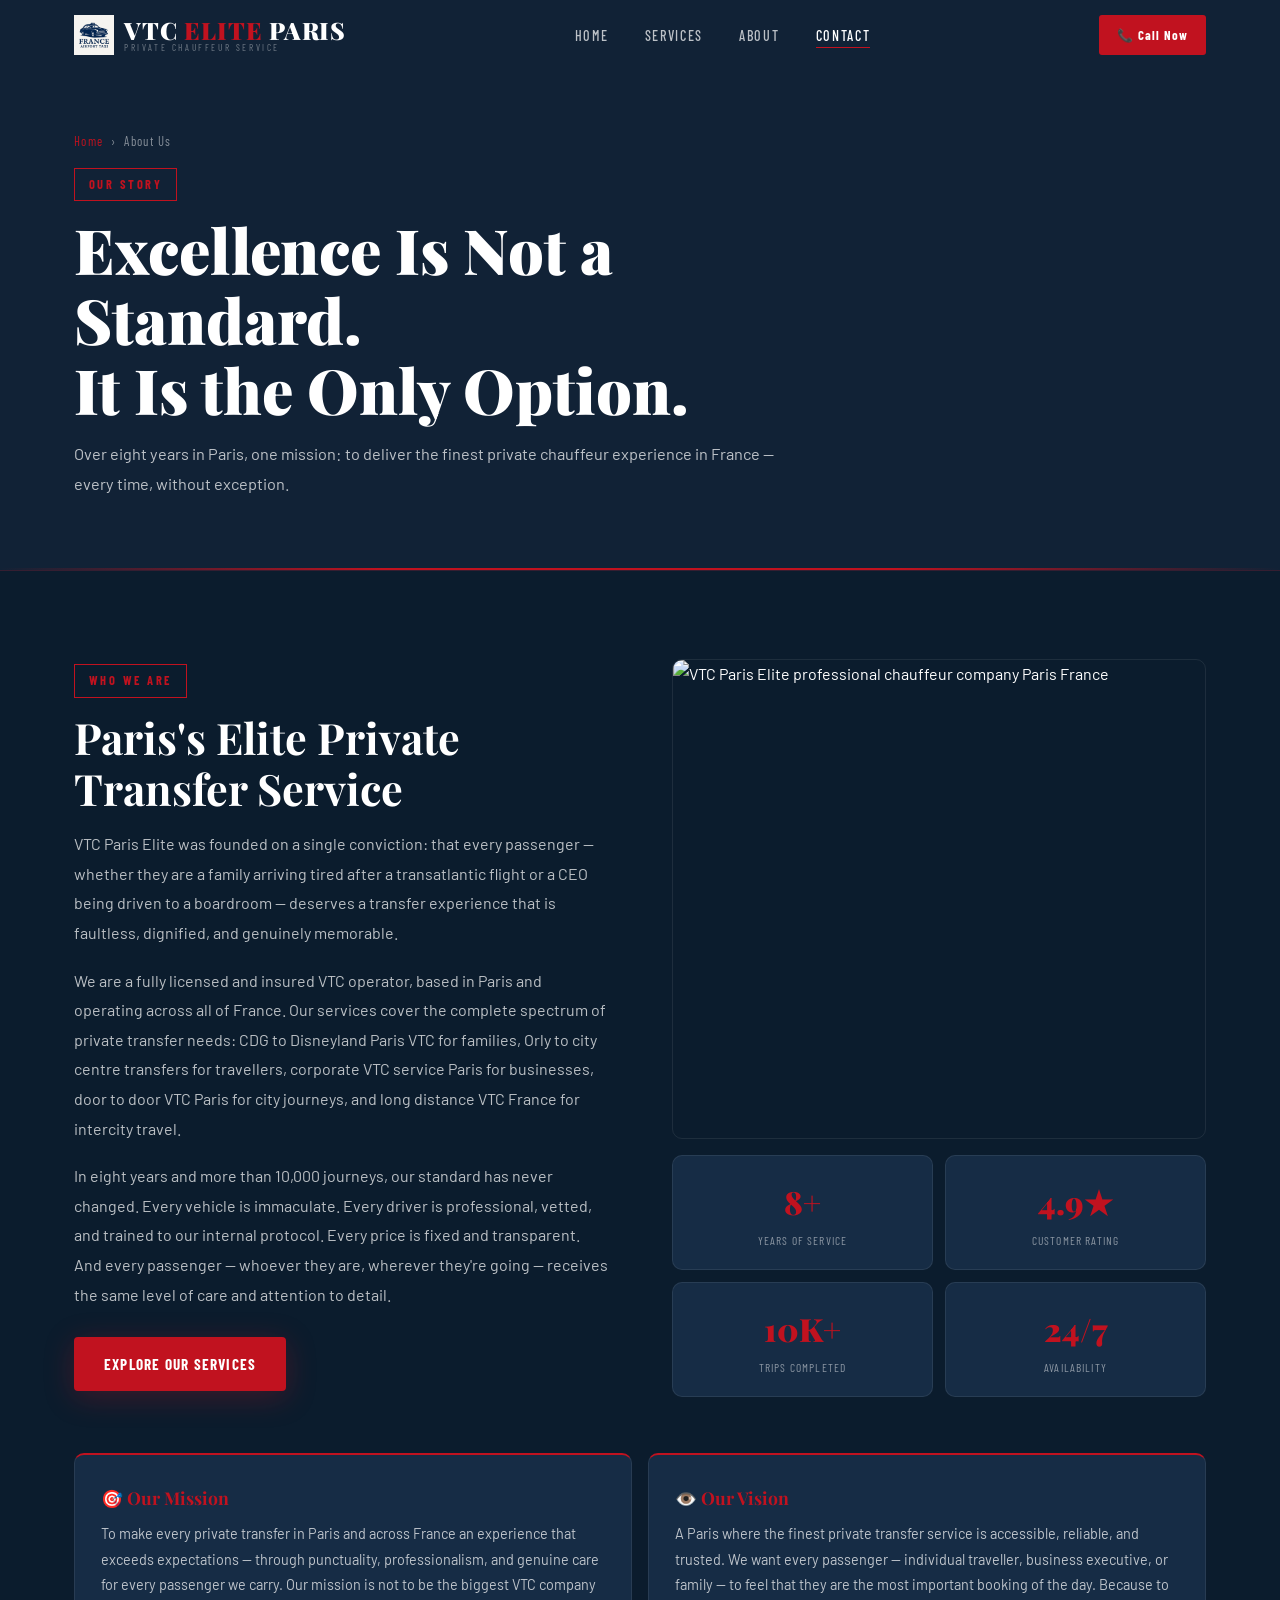
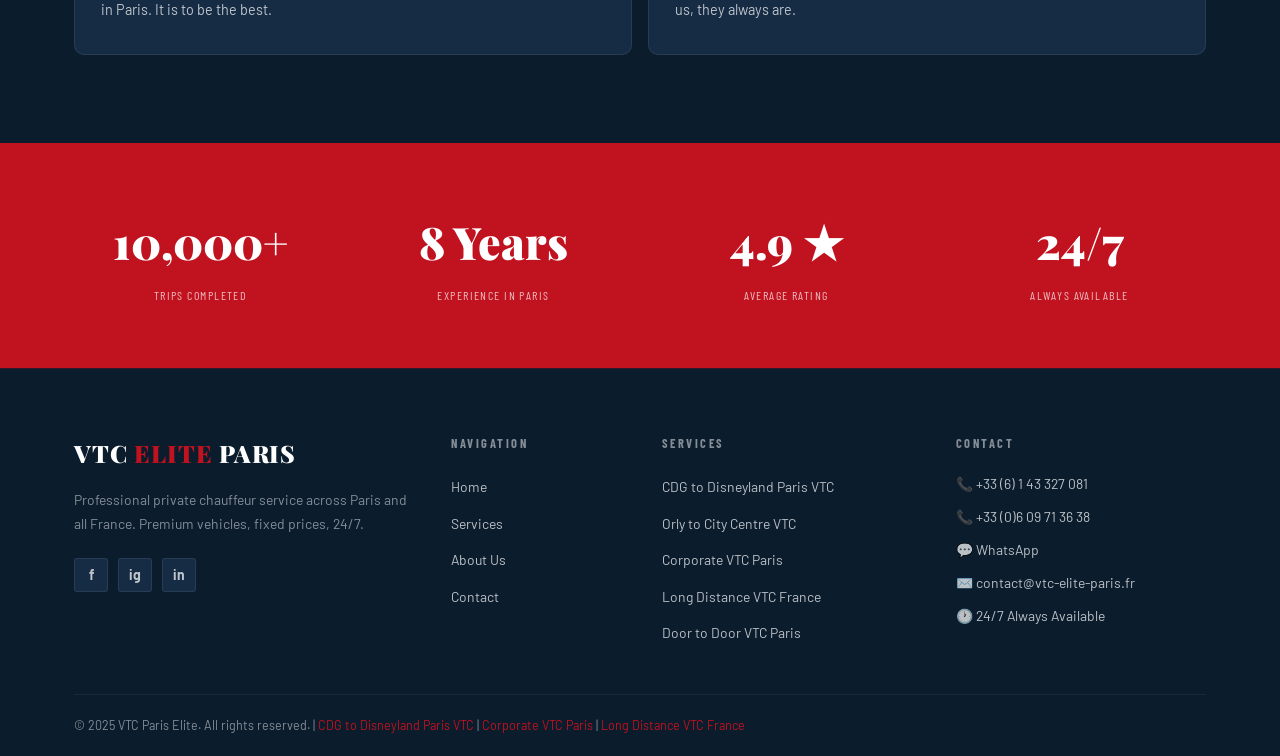
==== commit 00153b7a: "rt" ====
--- a/about.html
+++ b/about.html
@@ -7,15 +7,25 @@
 <meta name="description" content="About VTC Paris Elite. 8+ years of premium VTC service, professional drivers, luxury fleet & commitment to excellence for corporate, airport & long distance transfers.">
 <meta name="keywords" content="about VTC Paris Elite, VTC company Paris, professional chauffeur Paris, corporate VTC service Paris, long distance VTC France drivers">
 <meta name="robots" content="index, follow">
-<link rel="canonical" href="https://vtc-elite-paris.fr/about.html">
+<meta property="og:url" content="https://www.franceairporttaxi.com/about.html">
+
+<meta property="og:type" content="website">
+  <meta property="og:title" content="About France VTC | Professional Paris Chauffeur Company">
+  <meta property="og:description" content="Our story, professional drivers, fleet and values. France VTC — trusted Paris VTC chauffeur service since our founding.">
+  <meta property="og:url" content="https://www.franceairporttaxi.com/about.html">
+  <meta property="og:site_name" content="France VTC">
+  <meta name="twitter:card" content="summary_large_image">
+  <meta name="twitter:title" content="About France VTC | Paris Chauffeur Company">
+  <meta name="twitter:description" content="Meet the team behind Paris's finest VTC service. Professional drivers, premium fleet, values-led transport.">
+<link rel="canonical" href="https://www.franceairporttaxi.com/about.html">
 <link rel="stylesheet" href="style.css">
 </head>
 <body>
 
 <nav class="navbar scrolled" id="navbar">
   <div class="nav-container">
-   <a href="index.html" class="nav-logo">
-  <img src="logo.jpg" loading="lazy" width="40px" height="40px">
+    <a href="index.html" class="nav-logo">
+ <img src="images/logo_11zon.webp" loading="lazy" width="40px" height="40px">
   <div class="logo-text">
     <span class="logo-main">VTC <span>ELITE</span> PARIS</span>
     <span class="logo-sub-text">Private Chauffeur Service</span>
@@ -24,8 +34,8 @@
     <ul class="nav-links" id="navLinks">
       <li><a href="index.html">Home</a></li>
       <li><a href="services.html">Services</a></li>
-      <li><a href="about.html" class="active">About</a></li>
-      <li><a href="contact.html">Contact</a></li>
+      <li><a href="about.html">About</a></li>
+      <li><a href="contact.html" class="active">Contact</a></li>
     </ul>
     <div class="nav-cta"><a href="tel:+33614332708" class="nav-call">📞 Call Now</a></div>
     <button class="hamburger" id="hamburger" aria-label="Menu"><span></span><span></span><span></span></button>
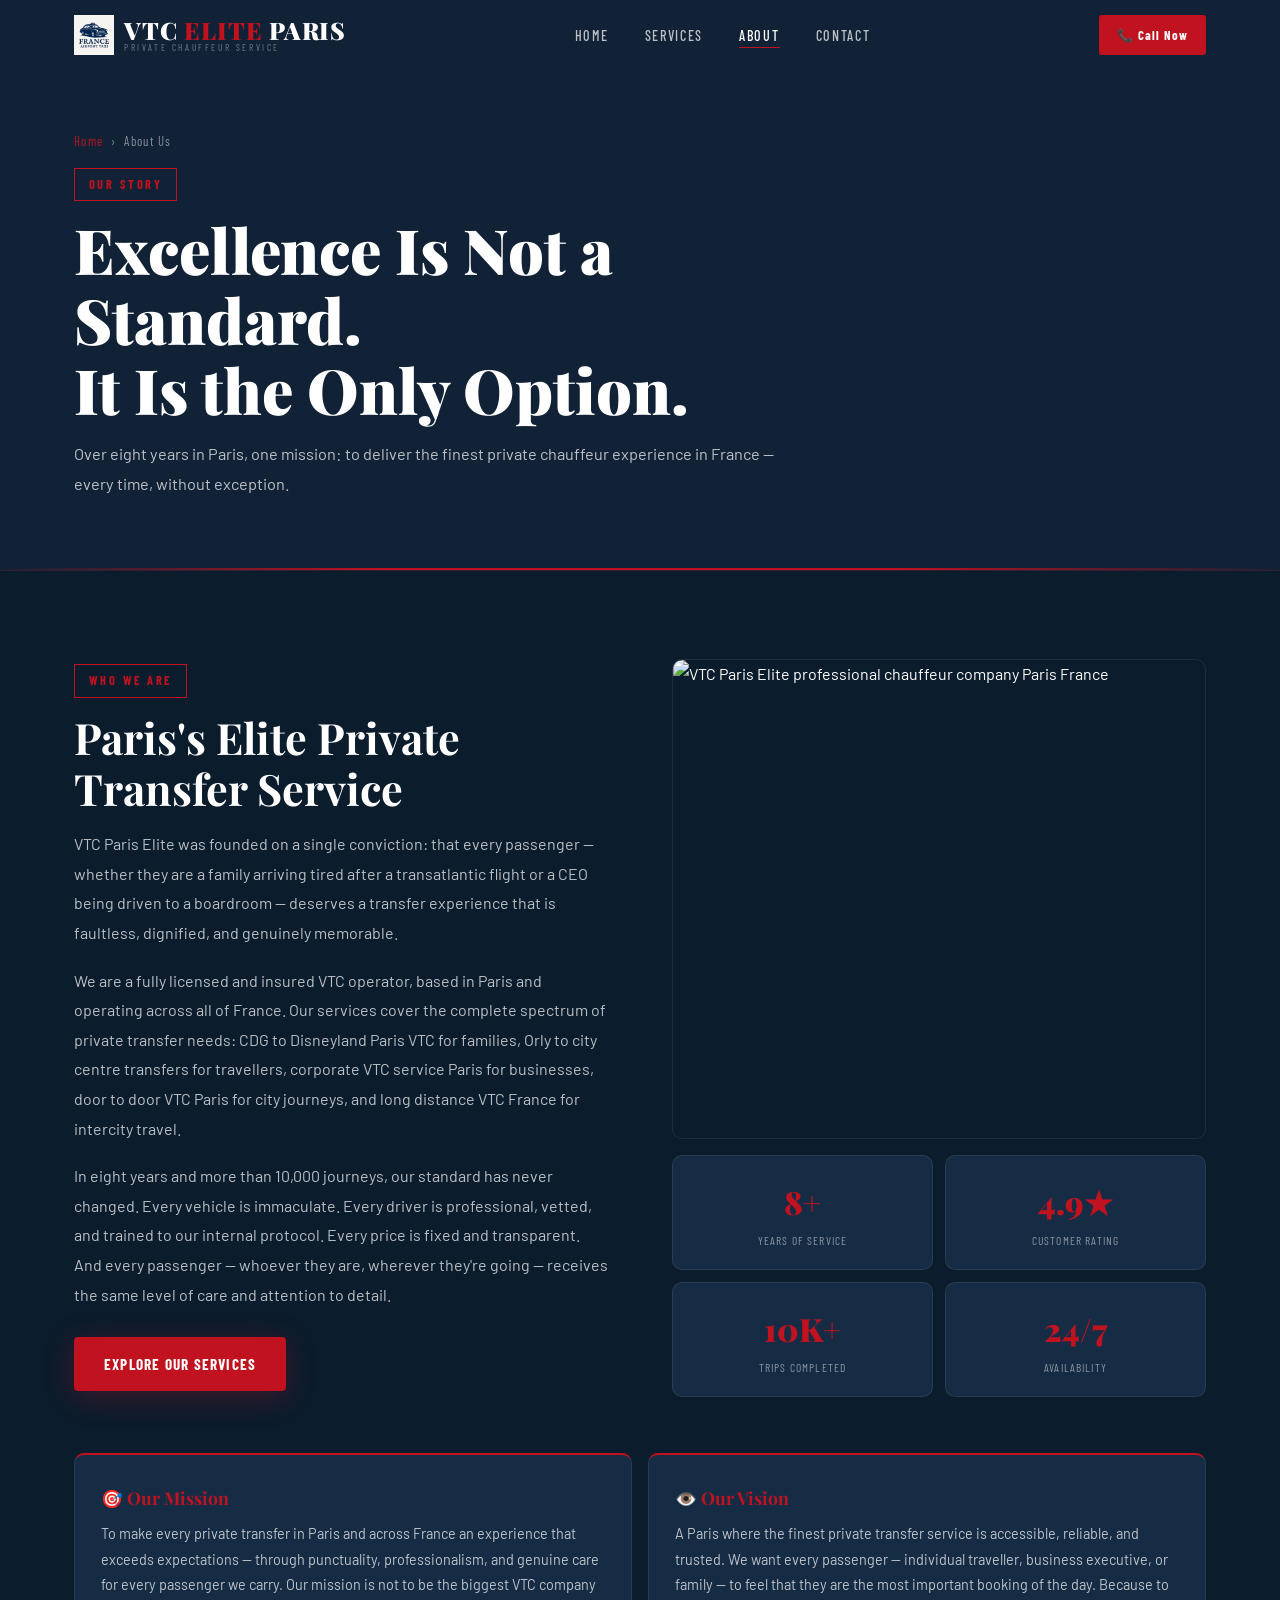
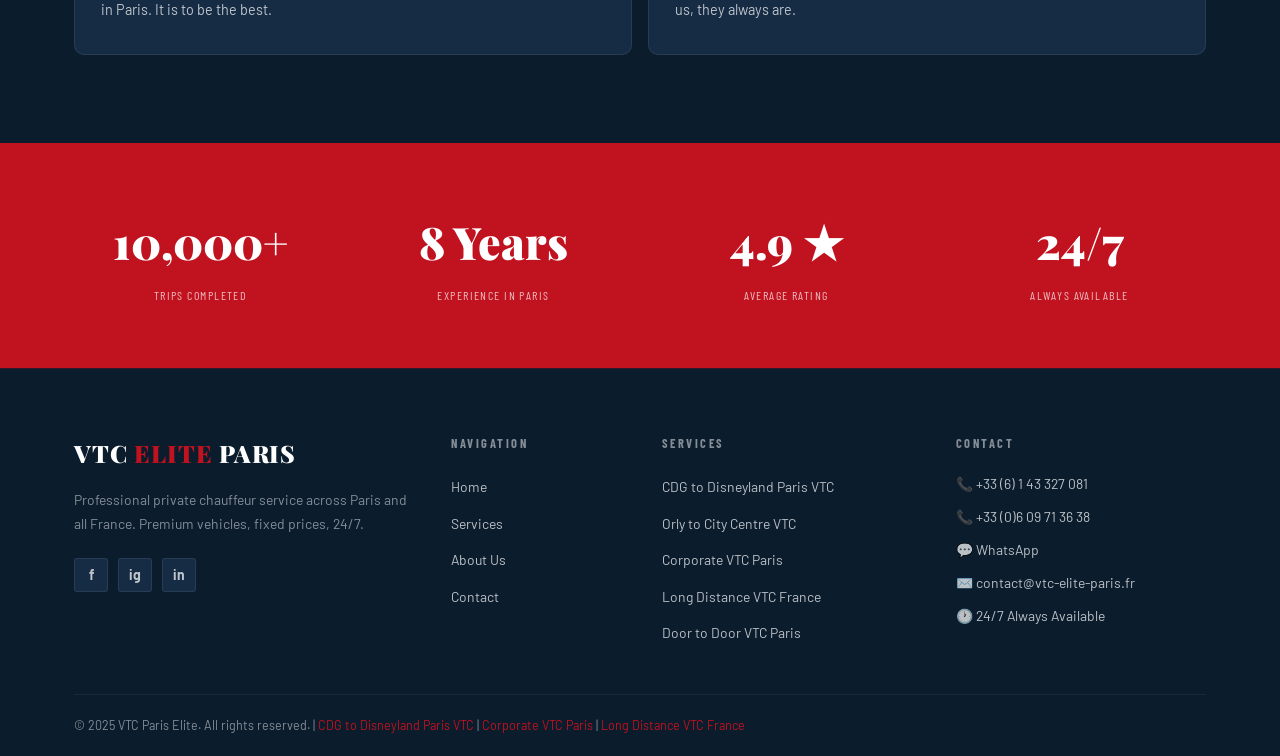
==== commit c119f6b6: "1" ====
--- a/about.html
+++ b/about.html
@@ -24,7 +24,7 @@
 
 <nav class="navbar scrolled" id="navbar">
   <div class="nav-container">
-    <a href="index.html" class="nav-logo">
+   <a href="index.html" class="nav-logo">
  <img src="images/logo_11zon.webp" loading="lazy" width="40px" height="40px">
   <div class="logo-text">
     <span class="logo-main">VTC <span>ELITE</span> PARIS</span>
@@ -34,8 +34,8 @@
     <ul class="nav-links" id="navLinks">
       <li><a href="index.html">Home</a></li>
       <li><a href="services.html">Services</a></li>
-      <li><a href="about.html">About</a></li>
-      <li><a href="contact.html" class="active">Contact</a></li>
+      <li><a href="about.html" class="active">About</a></li>
+      <li><a href="contact.html">Contact</a></li>
     </ul>
     <div class="nav-cta"><a href="tel:+33614332708" class="nav-call">📞 Call Now</a></div>
     <button class="hamburger" id="hamburger" aria-label="Menu"><span></span><span></span><span></span></button>
--- a/style.css
+++ b/style.css
@@ -366,44 +366,6 @@
 }
 .svc-link:hover { gap: 10px; }
 
-/* WHY CHOOSE US */
-.why-grid {
-  display: grid;
-  grid-template-columns: 1fr 1fr;
-  gap: 64px;
-  align-items: center;
-}
-.why-img-wrap { position: relative; }
-.why-img-wrap img {
-  width: 100%; height: 500px;
-  object-fit: cover;
-  border-radius: var(--radius);
-}
-.why-img-badge {
-  position: absolute;
-  bottom: -20px; right: -20px;
-  background: var(--red);
-  padding: 24px 28px;
-  border-radius: var(--radius);
-  text-align: center;
-  box-shadow: var(--shadow-red);
-}
-.why-img-badge .big { font-family: var(--font-display); font-size: 2.2rem; font-weight: 900; color: var(--white); }
-.why-img-badge .small { font-family: var(--font-condensed); font-size: 0.7rem; letter-spacing: 0.12em; text-transform: uppercase; color: rgba(255,255,255,0.75); }
-.why-text h2 { margin-bottom: 14px; }
-.why-text > p { color: var(--text-dim); margin-bottom: 32px; }
-.why-list { display: flex; flex-direction: column; gap: 18px; margin-bottom: 36px; }
-.why-item {
-  display: flex; gap: 16px; align-items: flex-start;
-  padding: 16px 18px;
-  background: var(--blue-light);
-  border-left: 2px solid var(--red);
-  transition: var(--transition);
-}
-.why-item:hover { background: var(--blue-muted); }
-.why-icon { font-size: 1.4rem; flex-shrink: 0; }
-.why-item strong { display: block; color: var(--white); margin-bottom: 3px; font-size: 0.95rem; }
-.why-item p { color: var(--text-dim); font-size: 0.87rem; margin: 0; line-height: 1.6; }
 
 /* FLEET */
 .fleet-grid {
@@ -625,29 +587,6 @@
 .price-from { font-family: var(--font-condensed); font-size: 0.72rem; letter-spacing: 0.1em; text-transform: uppercase; color: var(--text-faint); }
 .price-amt { font-family: var(--font-display); font-size: 2.2rem; font-weight: 900; color: var(--red); line-height: 1; margin: 4px 0 18px; }
 
-/* BOOKING STEPS */
-.steps-row {
-  display: grid;
-  grid-template-columns: repeat(auto-fit, minmax(200px, 1fr));
-  gap: 32px;
-  counter-reset: steps;
-}
-.step {
-  position: relative;
-  padding-top: 20px;
-}
-.step-circle {
-  width: 52px; height: 52px;
-  background: var(--red);
-  border-radius: 50%;
-  display: flex; align-items: center; justify-content: center;
-  font-family: var(--font-display); font-size: 1.4rem; font-weight: 900;
-  color: var(--white);
-  margin-bottom: 18px;
-  box-shadow: var(--shadow-red);
-}
-.step h3 { margin-bottom: 8px; font-size: 1rem; }
-.step p { color: var(--text-dim); font-size: 0.88rem; }
 
 /* FAQ */
 .faq-wrap { max-width: 780px; margin: 0 auto; }
@@ -715,35 +654,9 @@
 .cnt-num { font-family: var(--font-display); font-size: 2.8rem; font-weight: 900; color: var(--white); display: block; }
 .cnt-lbl { font-family: var(--font-condensed); font-size: 0.75rem; letter-spacing: 0.12em; text-transform: uppercase; color: rgba(255,255,255,0.72); }
 
-.timeline-wrap { max-width: 680px; margin: 0 auto; position: relative; }
-.timeline-wrap::before {
-  content: '';
-  position: absolute; top: 0; bottom: 0;
-  left: 24px; width: 1px;
-  background: linear-gradient(to bottom, var(--red), transparent);
-}
-.tl-item { display: flex; gap: 32px; margin-bottom: 40px; align-items: flex-start; }
-.tl-dot {
-  width: 48px; height: 48px; border-radius: 50%;
-  background: var(--blue-deep);
-  border: 2px solid var(--red);
-  display: flex; align-items: center; justify-content: center;
-  font-family: var(--font-condensed); font-weight: 700; font-size: 0.78rem;
-  color: var(--red); flex-shrink: 0; position: relative; z-index: 1;
-}
-.tl-body h3 { color: var(--white); margin-bottom: 6px; font-size: 1rem; }
-.tl-body p { color: var(--text-dim); font-size: 0.88rem; line-height: 1.7; }
-
-.values-grid { display: grid; grid-template-columns: repeat(auto-fit, minmax(220px,1fr)); gap: 16px; }
-.val-card {
-  background: var(--blue-mid);
-  border: var(--border); border-radius: var(--radius);
-  padding: 28px 22px; transition: var(--transition);
-}
-.val-card:hover { border-color: rgba(193,18,31,0.45); }
-.val-icon { font-size: 1.8rem; margin-bottom: 14px; }
-.val-card h3 { color: var(--white); margin-bottom: 8px; font-size: 1rem; }
-.val-card p { color: var(--text-dim); font-size: 0.87rem; line-height: 1.7; }
+
+
+
 
 /* CONTACT PAGE */
 .contact-hero-cta {
@@ -783,17 +696,7 @@
 .map-wrap { border-radius: var(--radius); overflow: hidden; border: var(--border); }
 .map-wrap iframe { display: block; }
 
-.hours-grid { display: grid; grid-template-columns: repeat(auto-fit, minmax(230px,1fr)); gap: 16px; }
-.hr-card {
-  background: var(--blue-mid);
-  border: var(--border); border-radius: var(--radius);
-  padding: 28px 22px; text-align: center; transition: var(--transition);
-}
-.hr-card:hover { border-color: rgba(193,18,31,0.35); transform: translateY(-3px); }
-.hr-card.featured { border-color: var(--red); background: var(--blue-light); }
-.hr-icon { font-size: 2rem; margin-bottom: 12px; }
-.hr-card h3 { font-size: 1rem; margin-bottom: 8px; }
-.hr-card p { color: var(--text-dim); font-size: 0.87rem; line-height: 1.7; }
+
 
 .emergency-box {
   background: var(--red);
